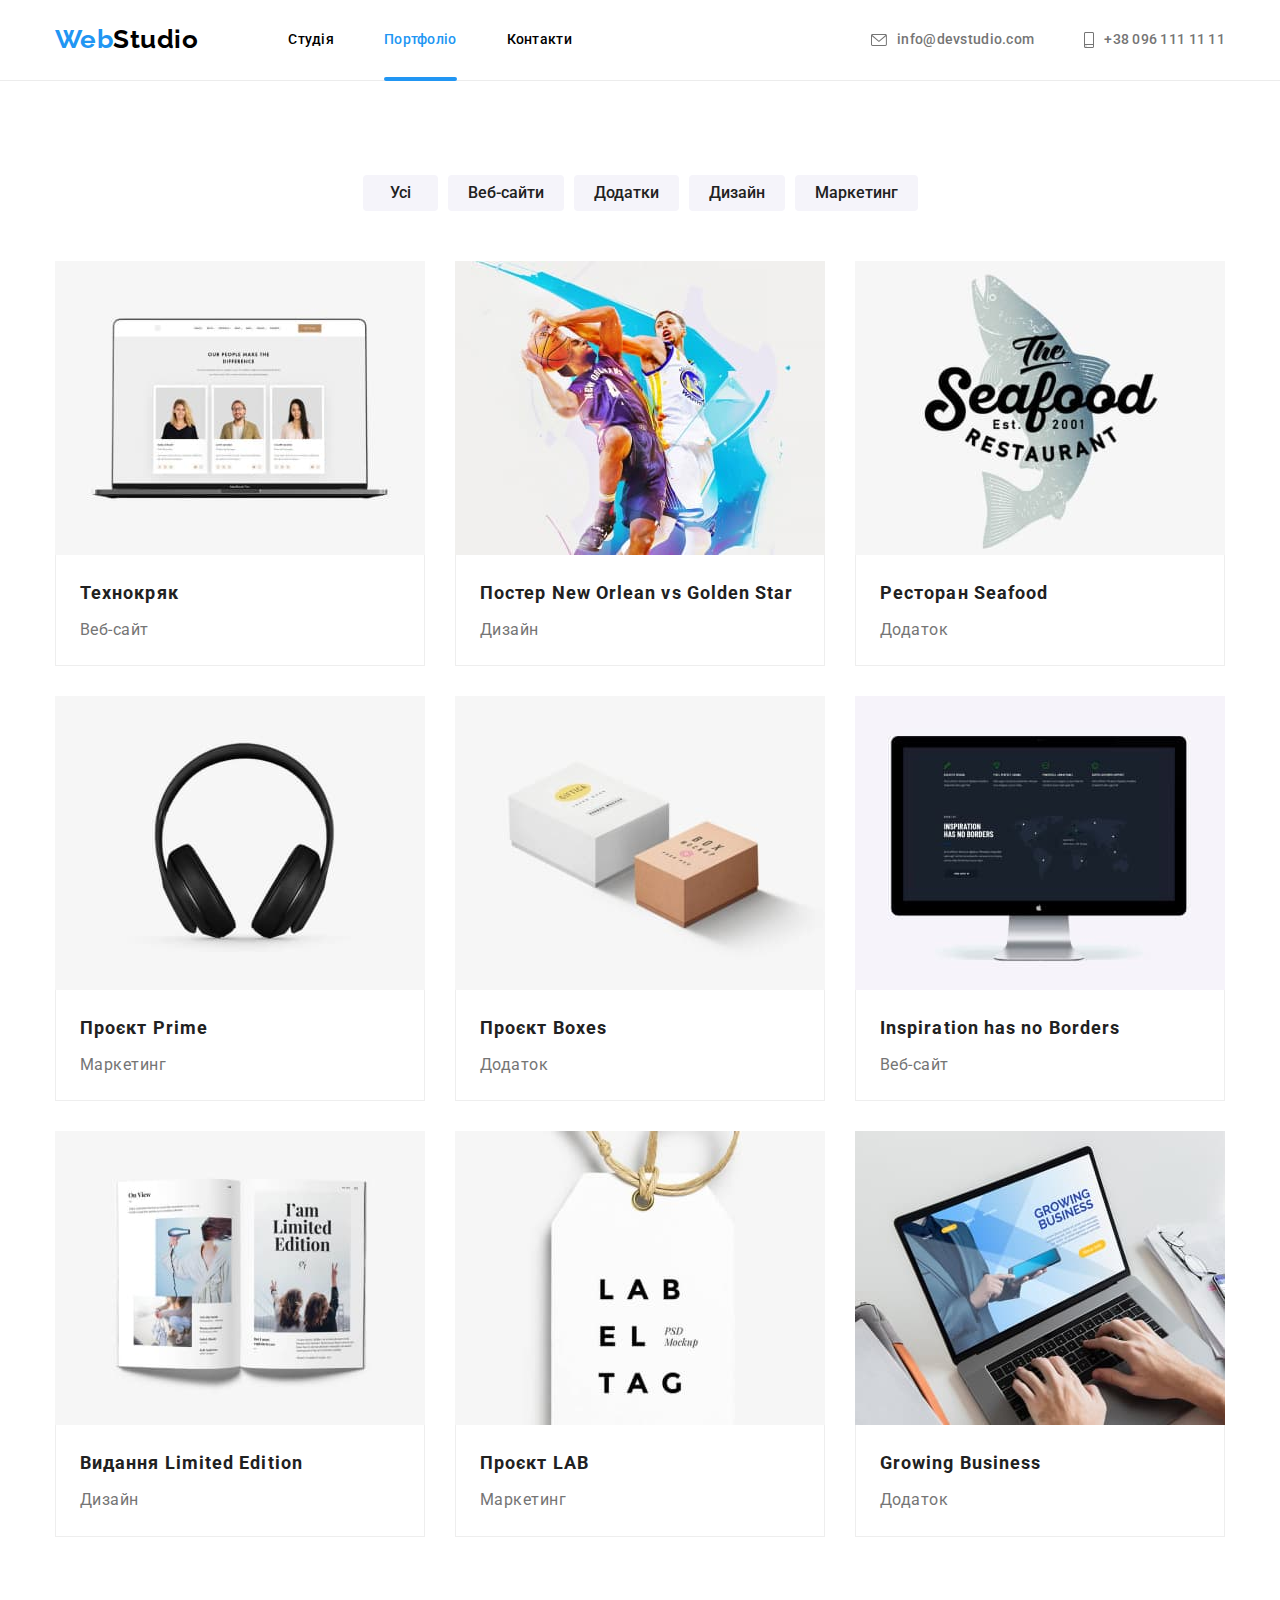
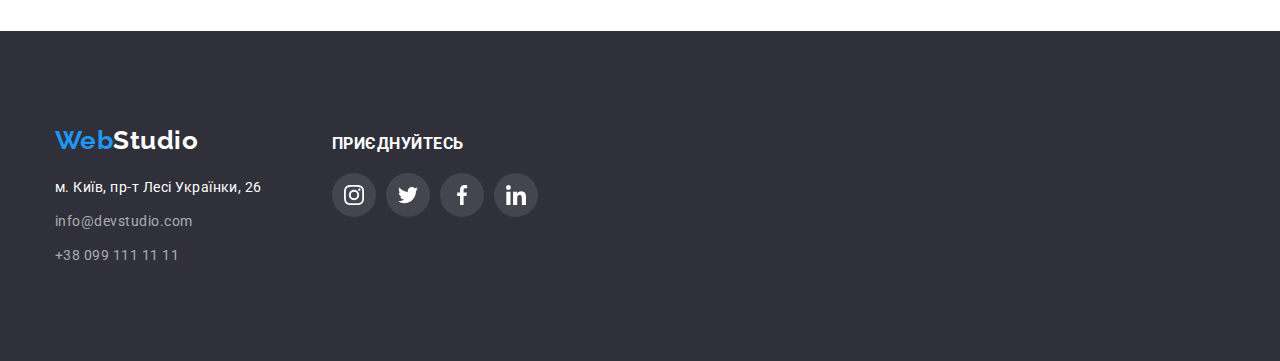
==== portfolio.html @ d9679037 "Add files via upload" ====
<!DOCTYPE html>
<html lang="uk">
  <head>
    <meta charset="UTF-8" />
    <meta http-equiv="X-UA-Compatible" content="IE=edge" />
    <meta name="viewport" content="width=device-width, initial-scale=1.0" />
    <title>Портфоліо</title>
    <link rel="preconnect" href="https://fonts.googleapis.com" />
    <link rel="preconnect" href="https://fonts.gstatic.com" crossorigin />
    <link
      href="https://fonts.googleapis.com/css2?family=Raleway:wght@700&family=Roboto:wght@400;500;700;900&display=swap"
      rel="stylesheet"
    />
    <link
      rel="stylesheet"
      href="https://cdn.jsdelivr.net/npm/modern-normalize@1.1.0/modern-normalize.min.css"
    />
    <link rel="stylesheet" href="./css/styles.css" />
  </head>
  <body>
    <!-- ========== HEADER ========== -->

    <header class="header-info">
      <div class="container header-box">
        <nav class="main-navigation">
          <a href="./index.html" lang="en" class="logo-first-part logo-header"
            >Web<span class="logo-second-part-dark">Studio</span></a
          >
          <ul class="navigation">
            <li class="navigation-item">
              <a href="./index.html" class="navigation-element">Студія</a>
            </li>
            <li class="navigation-item">
              <a href="./portfolio.html" class="navigation-element current"
                >Портфоліо</a
              >
            </li>
            <li class="navigation-item">
              <a href="#" class="navigation-element">Контакти</a>
            </li>
          </ul>
        </nav>
        <ul class="contacts">
          <li class="contacts-element">
            <a href="mailto:info@devstudio.com" class="contacts-element-link"
              ><svg aria-label="Іконка конверта" class="envelope">
                <use href="./images/icons.svg#icon-envelope"></use></svg
              >info@devstudio.com</a
            >
          </li>
          <li class="contacts-element">
            <a href="tel:+380961111111" class="contacts-element-link"
              ><svg aria-label="Іконка телефона" class="smartphone">
                <use href="./images/icons.svg#icon-smartphone"></use></svg
              >+38 096 111 11 11</a
            >
          </li>
        </ul>
      </div>
    </header>

    <!-- ======== SECTION PORTFOLIO ======= -->

    <main>
      <section class="section-portfolio">
        <div class="container">
          <h1 class="section-header visually-hidden">Портфоліо</h1>
          <ul class="list-of-buttons">
            <li><button type="button" class="button-portfolio">Усі</button></li>
            <li>
              <button type="button" class="button-portfolio">Веб-сайти</button>
            </li>
            <li>
              <button type="button" class="button-portfolio">Додатки</button>
            </li>
            <li>
              <button type="button" class="button-portfolio">Дизайн</button>
            </li>
            <li>
              <button type="button" class="button-portfolio">Маркетинг</button>
            </li>
          </ul>
          <ul class="list-of-links-portfolio">
            <li class="list-of-links-portfolio-element">
              <a class="link-portfolio" rel="preconnect" href="#">
                <div class="link-portfolio-img-wrapper">
                  <img
                    src="./images/portfolio/laptop-screen.jpg"
                    alt="Ноутбук з веб-сайтом на екрані"
                    width="370"
                  />
                  <p class="overlay-pf">
                    Ресурс пропонує комплексні пропозиції з різним рівнем
                    функціоналу та сервісів. Все це дозволить відвідувачу
                    отримати вичерпні відомості про компанію чи приватну особу.
                  </p>
                </div>
                <div class="portfolio-text">
                  <h2 class="section-portfolio-element">Технокряк</h2>
                  <p class="section-portfolio-element-info">Веб-сайт</p>
                </div>
              </a>
            </li>
            <li class="list-of-links-portfolio-element">
              <a class="link-portfolio" rel="preconnect _blank" href="#">
                <div class="link-portfolio-img-wrapper">
                  <img
                    src="./images/portfolio/players.jpg"
                    alt="Два баскетбольні гравці"
                    width="370"
                  />
                  <p class="overlay-pf">
                    Ресурс пропонує комплексні пропозиції з різним рівнем
                    функціоналу та сервісів. Все це дозволить відвідувачу
                    отримати вичерпні відомості про компанію чи приватну особу.
                  </p>
                </div>
                <div class="portfolio-text">
                  <h2 class="section-portfolio-element">
                    Постер New Orlean vs Golden Star
                  </h2>
                  <p class="section-portfolio-element-info">Дизайн</p>
                </div>
              </a>
            </li>
            <li class="list-of-links-portfolio-element">
              <a class="link-portfolio" rel="preconnect _blank" href="#">
                <div class="link-portfolio-img-wrapper">
                  <img
                    src="./images/portfolio/restaurant.jpg"
                    alt="Логотип ресторану Seafood"
                    width="370"
                  />
                  <p class="overlay-pf">
                    Ресурс пропонує комплексні пропозиції з різним рівнем
                    функціоналу та сервісів. Все це дозволить відвідувачу
                    отримати вичерпні відомості про компанію чи приватну особу.
                  </p>
                </div>
                <div class="portfolio-text">
                  <h2 class="section-portfolio-element">Ресторан Seafood</h2>
                  <p class="section-portfolio-element-info">Додаток</p>
                </div>
              </a>
            </li>
            <li class="list-of-links-portfolio-element">
              <a class="link-portfolio" rel="preconnect _blank" href="#">
                <div class="link-portfolio-img-wrapper">
                  <img
                    src="./images/portfolio/headphones.jpg"
                    alt="Навушники"
                    width="370"
                  />
                  <p class="overlay-pf">
                    Ресурс пропонує комплексні пропозиції з різним рівнем
                    функціоналу та сервісів. Все це дозволить відвідувачу
                    отримати вичерпні відомості про компанію чи приватну особу.
                  </p>
                </div>
                <div class="portfolio-text">
                  <h2 class="section-portfolio-element">Проєкт Prime</h2>
                  <p class="section-portfolio-element-info">Маркетинг</p>
                </div>
              </a>
            </li>
            <li class="list-of-links-portfolio-element">
              <a class="link-portfolio" rel="preconnect _blank" href="#">
                <div class="link-portfolio-img-wrapper">
                  <img
                    src="./images/portfolio/boxes.jpg"
                    alt="Дві коробки"
                    width="370"
                  />
                  <p class="overlay-pf">
                    Ресурс пропонує комплексні пропозиції з різним рівнем
                    функціоналу та сервісів. Все це дозволить відвідувачу
                    отримати вичерпні відомості про компанію чи приватну особу.
                  </p>
                </div>
                <div class="portfolio-text">
                  <h2 class="section-portfolio-element">Проєкт Boxes</h2>
                  <p class="section-portfolio-element-info">Додаток</p>
                </div>
              </a>
            </li>
            <li class="list-of-links-portfolio-element">
              <a class="link-portfolio" rel="preconnect _blank" href="#">
                <div class="link-portfolio-img-wrapper">
                  <img
                    src="./images/portfolio/screen.jpg"
                    alt="Монітор комп'ютера"
                    width="370"
                  />
                  <p class="overlay-pf">
                    Ресурс пропонує комплексні пропозиції з різним рівнем
                    функціоналу та сервісів. Все це дозволить відвідувачу
                    отримати вичерпні відомості про компанію чи приватну особу.
                  </p>
                </div>
                <div class="portfolio-text">
                  <h2 class="section-portfolio-element">
                    Inspiration has no Borders
                  </h2>
                  <p class="section-portfolio-element-info">Веб-сайт</p>
                </div>
              </a>
            </li>
            <li class="list-of-links-portfolio-element">
              <a class="link-portfolio" rel="preconnect _blank" href="#">
                <div class="link-portfolio-img-wrapper">
                  <img
                    src="./images/portfolio/book.jpg"
                    alt="Відкрита книга"
                    width="370"
                  />
                  <p class="overlay-pf">
                    Ресурс пропонує комплексні пропозиції з різним рівнем
                    функціоналу та сервісів. Все це дозволить відвідувачу
                    отримати вичерпні відомості про компанію чи приватну особу.
                  </p>
                </div>
                <div class="portfolio-text">
                  <h2 class="section-portfolio-element">
                    Видання Limited Edition
                  </h2>
                  <p class="section-portfolio-element-info">Дизайн</p>
                </div>
              </a>
            </li>
            <li class="list-of-links-portfolio-element">
              <a class="link-portfolio" rel="preconnect _blank" href="#">
                <div class="link-portfolio-img-wrapper">
                  <img
                    src="./images/portfolio/tag.jpg"
                    alt="Етикетка Label Tag"
                    width="370"
                  />
                  <p class="overlay-pf">
                    Ресурс пропонує комплексні пропозиції з різним рівнем
                    функціоналу та сервісів. Все це дозволить відвідувачу
                    отримати вичерпні відомості про компанію чи приватну особу.
                  </p>
                </div>
                <div class="portfolio-text">
                  <h2 class="section-portfolio-element">Проєкт LAB</h2>
                  <p class="section-portfolio-element-info">Маркетинг</p>
                </div>
              </a>
            </li>
            <li class="list-of-links-portfolio-element">
              <a class="link-portfolio" rel="preconnect _blank" href="#">
                <div class="link-portfolio-img-wrapper">
                  <img
                    src="./images/portfolio/printing.jpg"
                    alt="Процес друку на ноутбуці"
                    width="370"
                  />
                  <p class="overlay-pf">
                    Ресурс пропонує комплексні пропозиції з різним рівнем
                    функціоналу та сервісів. Все це дозволить відвідувачу
                    отримати вичерпні відомості про компанію чи приватну особу.
                  </p>
                </div>
                <div class="portfolio-text">
                  <h2 class="section-portfolio-element">Growing Business</h2>
                  <p class="section-portfolio-element-info">Додаток</p>
                </div>
              </a>
            </li>
          </ul>
        </div>
      </section>
    </main>

    <!-- ======== FOOTER ========== -->

    <footer class="footer-info">
      <div class="container">
        <div class="adresses">
          <a href="./index.html" lang="en" class="logo-first-part logo-footer"
            >Web<span class="logo-second-part-light">Studio</span></a
          >
          <address>
            <ul class="addresses-list">
              <li class="addresses-list-element">
                <a
                  class="address-street"
                  href="https://bit.ly/3pXMvUd"
                  target="_blank"
                  rel="noopener noreferrer"
                  >м. Київ, пр-т Лесі Українки, 26</a
                >
              </li>
              <li class="addresses-list-element">
                <a
                  href="mailto:info@devstudio.com"
                  class="addresses-list-element"
                  >info@devstudio.com</a
                >
              </li>
              <li class="addresses-list-element">
                <a href="tel:+380991111111" class="addresses-list-element"
                  >+38 099 111 11 11</a
                >
              </li>
            </ul>
          </address>
        </div>
        <div class="social-links-footer">
          <p class="footer-links-text">Приєднуйтесь</p>
          <ul class="social-list-footer">
            <li class="social-list-item-footer">
              <a
                href="https://www.instagram.com"
                class="social-list-link-footer"
              >
                <svg
                  aria-label="Іконка інстаграму"
                  class="social-list-icon-footer"
                >
                  <use href="./images/icons.svg#icon-instagram"></use>
                </svg>
              </a>
            </li>
            <li class="social-list-item-footer">
              <a href="https://twitter.com" class="social-list-link-footer">
                <svg
                  aria-label="Іконка твіттера"
                  class="social-list-icon-footer"
                >
                  <use href="./images/icons.svg#icon-twitter"></use>
                </svg>
              </a>
            </li>
            <li class="social-list-item-footer">
              <a
                href="https://www.facebook.com"
                class="social-list-link-footer"
              >
                <svg
                  aria-label="Іконка фейсбука"
                  class="social-list-icon-footer"
                >
                  <use href="./images/icons.svg#icon-facebook"></use>
                </svg>
              </a>
            </li>
            <li class="social-list-item-footer">
              <a
                href="https://www.linkedin.com"
                class="social-list-link-footer"
              >
                <svg
                  aria-label="Іконка лінкедіна"
                  class="social-list-icon-footer"
                >
                  <use href="./images/icons.svg#icon-linkedin"></use>
                </svg>
              </a>
            </li>
          </ul>
        </div>
      </div>
    </footer>
    <script src="./js/modal.js"></script>
  </body>
</html>
---- css/styles.css ----
:root {
  --color-one: #fff;
  --color-two: #2196f3;
  --color-three: #212121;
  --color-four: #f5f4fa;
  --color-five: #2f303a;
  --color-six: #000;
  --color-seven: #757575;
  --color-eight: #188ce8;
  --color-nine: #ececec;
  --color-ten: #eeeeee;
  --bg-color: #c4c4c4;
  --icon-color: #afb1b8;
  --font-one: 'Raleway', sans-serif;
  --transition-duration-function: 250ms cubic-bezier(0.4, 0, 0.2, 1);
}
body {
  background-color: var(--color-one);
  font-family: 'Roboto', sans-serif;
  letter-spacing: 0.03em;
}
h1,
h2,
h3,
h4,
h5,
h6,
p {
  margin-bottom: 0;
  margin-top: 0;
}
ul,
ol {
  margin-bottom: 0;
  margin-top: 0;
  padding-left: 0;
}
img {
  display: block;
  max-width: 100%;
  height: auto;
}
.container {
  width: 1200px;
  padding-left: 15px;
  padding-right: 15px;
  margin-left: auto;
  margin-right: auto;
}

/* !!! ================ MAIN STYLES ================= !!! */

/* =========== HEADER INFO ========== */

.header-info {
  background-color: var(--color-one);
  border-bottom: 1px solid var(--color-nine);
}
.header-box {
  display: flex;
  justify-content: space-between;
  align-items: center;
}
.main-navigation {
  display: flex;
  justify-content: space-between;
  align-items: center;
}
.logo-first-part {
  color: var(--color-two);
  font-family: var(--font-one);
  font-weight: 700;
  font-size: 26px;
  line-height: 1.2;
  text-decoration: none;
  display: inline-block;
}
.logo-header {
  margin-right: 90px;
  padding-bottom: 24px;
  padding-top: 24px;
}
.logo-second-part-dark {
  color: var(--color-six);
  font-family: var(--font-one);
  font-weight: 700;
  font-size: 26px;
  line-height: 1.2;
  text-decoration: none;
}
.navigation {
  list-style: none;
  background-color: var(--color-one);
  display: flex;
}
.navigation-item {
  margin-right: 50px;
  position: relative;
}
.navigation-element .last {
  gap: 345px;
}
.navigation-element {
  font-weight: 500;
  font-size: 14px;
  line-height: 1.14;
  letter-spacing: 0.02em;
  text-decoration: none;
  color: var(--color-six);
}
.navigation-element,
.contacts-element-link {
  padding-top: 32px;
  padding-bottom: 32px;
  display: inline-block;
  transition: color var(--transition-duration-function);
}
.navigation-element {
  transition: color var(--transition-duration-function);
}
.current::before {
  content: '';
  height: 4px;
  width: 100%;
  background-color: var(--color-two);
  border-radius: 2px;
  position: absolute;
  bottom: -1px;
}
.current,
.navigation-element:hover,
.navigation-element:focus {
  color: var(--color-two);
}
.contacts,
.section-list,
.list-of-works,
.list-of-workers,
.addresses-list,
.list-of-buttons,
.list-of-links-portfolio,
.social-list,
.clients-list,
.social-list-footer {
  list-style: none;
  display: flex;
}
.contacts-element:not(:last-child) {
  margin-right: 50px;
}
.envelope {
  width: 16px;
  height: 12px;
  fill: var(--color-seven);
  margin-right: 10px;
  transition: fill var(--transition-duration-function);
}
.smartphone {
  width: 10px;
  height: 16px;
  fill: var(--color-seven);
  margin-right: 10px;
  transition: fill var(--transition-duration-function);
}
.contacts-element-link:hover .envelope,
.contacts-element-link:hover .smartphone,
.contacts-element-link:focus .envelope,
.contacts-element-link:focus .smartphone {
  fill: var(--color-two);
}
.contacts-element-link {
  font-style: normal;
  font-weight: 500;
  font-size: 14px;
  line-height: 1.14;
  letter-spacing: 0.02em;
  color: var(--color-seven);
  text-decoration: none;
  display: flex;
  align-items: center;
}
.contacts-element-link:hover,
.contacts-element-link:focus,
.addresses-list-element:hover,
.addresses-list-element:focus,
.address-street:hover,
.address-street:focus {
  color: var(--color-two);
}

/* ========= MAIN HERO SECTION ========== */

.main-section {
  background-color: var(--bg-color);
  padding-top: 200px;
  padding-bottom: 200px;
  background-image: linear-gradient(rgba(47, 48, 58, 0.4), rgba(47, 48, 58, 0.4)),
    url('../images/main/background-main.jpg');
  background-repeat: no-repeat;
  background-size: 1600px;
  background-position: center;
}
.main-section .container {
  display: flex;
  flex-direction: column;
}
.main-header {
  font-weight: 900;
  font-size: 44px;
  line-height: 1.37;
  text-align: center;
  letter-spacing: 0.06em;
  text-transform: uppercase;
  color: var(--color-one);
  margin: 0 auto 30px auto;
  width: 700px;
}
.main-button {
  font-family: 'Roboto', sans-serif;
  font-weight: 700;
  font-size: 16px;
  line-height: 1.8;
  align-items: center;
  text-align: center;
  letter-spacing: 0.06em;
  color: var(--color-one);
  background-color: var(--color-two);
  cursor: pointer;
  border: none;
  width: 216px;
  height: 50px;
  box-shadow: 0px 4px 4px rgba(0, 0, 0, 0.15);
  border-radius: 4px;
  display: flex;
  align-items: center;
  justify-content: center;
  margin-left: auto;
  margin-right: auto;
  padding: 10px 30px;
  transition: filter var(--transition-duration-function),
    background-color var(--transition-duration-function);
}
.main-button:hover,
.main-button:focus {
  width: 216px;
  height: 50px;
  filter: drop-shadow(0px 4px 4px rgba(0, 0, 0, 0.25));
  background-color: var(--color-eight);
}

/* ========= SECTION QUALITIES ========= */

.section-qualities {
  padding-bottom: 94px;
  padding-top: 94px;
}
.section-header {
  font-weight: 700;
  font-size: 36px;
  line-height: 1.16;
  text-align: center;
}
.visually-hidden {
  position: absolute;
  white-space: nowrap;
  width: 1px;
  height: 1px;
  overflow: hidden;
  border: 0;
  padding: 0;
  clip: rect(0 0 0 0);
  clip-path: inset(50%);
  margin: -1px;
}
.section-list {
  display: flex;
  gap: 30px;
}
.section-list-element {
  width: 270px;
}
.qualities-logo {
  display: flex;
  border-radius: 4px;
  background-color: var(--color-four);
  background-size: 270px 120px;
  margin-bottom: 30px;
  width: 270px;
  height: 120px;
  justify-content: center;
  align-items: center;
}
.qualities-logo-icon {
  width: 70px;
  height: 70px;
}
.section-element {
  font-weight: 700;
  font-size: 14px;
  line-height: 1.14;
  text-transform: uppercase;
  color: var(--color-three);
  margin-bottom: 10px;
}
.section-element-info {
  font-size: 14px;
  line-height: 1.7;
  color: var(--color-seven);
}

/* ======== SECTION WORKS ========= */

.section-works {
  padding-bottom: 94px;
}
.list-of-works {
  display: flex;
  align-content: center;
  justify-content: center;
  gap: 30px;
}
.list-of-works-img-wrapper {
  position: relative;
  overflow: hidden;
}
.overlay {
  position: absolute;
  left: 0;
  bottom: 70px;
  height: 70px;
  width: 100%;
  font-weight: 700;
  font-size: 14px;
  line-height: 1.14;
  color: var(--color-one);
  background: rgba(47, 48, 58, 0.8);
  text-transform: uppercase;
  display: flex;
  align-items: center;
  justify-content: center;

  transform: translateY(100%);
  transition: transform var(--transition-duration-function);
}
.section-works .section-header {
  margin-bottom: 50px;
}

/* ========= SECTION TEAM ========= */

.section-team {
  background-color: var(--color-four);
  display: flex;
  flex-direction: column;
  padding-top: 94px;
  padding-bottom: 94px;
}
.section-team .section-header {
  margin-bottom: 50px;
}
.worker {
  text-align: center;
  padding: 30px;
}
.list-of-workers {
  display: flex;
  gap: 30px;
}
.list-of-workers-element {
  background-color: var(--color-one);
  box-shadow: 0px 1px 3px rgba(0, 0, 0, 0.12), 0px 1px 1px rgba(0, 0, 0, 0.14),
    0px 2px 1px rgba(0, 0, 0, 0.2);
  border-radius: 0px 0px 4px 4px;
}
.list-of-workers-name {
  font-weight: 500;
  font-size: 16px;
  line-height: 1.19;
  letter-spacing: 0.03em;
  text-decoration: none;
  text-align: center;
  color: var(--color-six);
  margin-bottom: 10px;
}
.list-of-workers-info {
  font-size: 16px;
  line-height: 1.19;
  letter-spacing: 0.03em;
  text-decoration: none;
  text-align: center;
  color: var(--color-seven);
}
.social-list {
  column-gap: 10px;
  justify-content: center;
  margin-top: 16px;
}
.social-list-link {
  width: 44px;
  height: 44px;
  border-radius: 50%;
  background-color: var(--color-one);
  display: flex;
  align-items: center;
  justify-content: center;
  transition: filter var(--transition-duration-function),
    background-color var(--transition-duration-function);
}
.social-list-icon {
  width: 20px;
  height: 20px;
  fill: var(--icon-color);
  transition: fill var(--transition-duration-function);
}
.social-list-link:hover,
.social-list-link:focus {
  fill: var(--color-one);
  background-color: var(--color-two);
}
.social-list-link:hover .social-list-icon,
.social-list-link:focus .social-list-icon {
  fill: var(--color-one);
}

/* ========= SECTION CLIENTS ======== */

.section-clients {
  padding-top: 104px;
  padding-bottom: 94px;
}
.section-clients .section-header {
  margin-bottom: 50px;
}
.clients-list {
  gap: 30px;
}
.clients-list-link {
  border: 1px solid var(--icon-color);
  border-radius: 4px;
  width: 170px;
  height: 92px;
  display: flex;
  justify-content: center;
  align-items: center;
  transition: border-color var(--transition-duration-function);
}
.clients-list-link:hover,
.clients-list-link:focus {
  border-color: var(--color-two);
}
.clients-list-icon {
  width: 106px;
  height: 60px;
  fill: var(--icon-color);
  transition: fill var(--transition-duration-function);
}
.clients-list-link:hover .clients-list-icon,
.clients-list-link:focus .clients-list-icon {
  fill: var(--color-two);
}

/* ========= FOOTER INFO ======== */

.footer-info {
  background-color: var(--color-five);
  padding-top: 94px;
  padding-bottom: 94px;
  display: flex;
}
.footer-info .container {
  display: flex;
  align-items: baseline;
}
.logo-footer {
  margin-bottom: 20px;
}
.logo-second-part-light {
  color: var(--color-one);
  font-family: var(--font-one);
  font-weight: 700;
  font-size: 26px;
  line-height: 1.2;
  text-decoration: none;
}
.address-street {
  font-size: 14px;
  line-height: 1.7;
  color: var(--color-one);
  text-decoration: none;
  transition: color var(--transition-duration-function);
}
.addresses-list {
  display: flex;
  flex-direction: column;
  gap: 10px;
  justify-content: flex-start;
}
.addresses-list-element {
  font-size: 14px;
  line-height: 1.7;
  color: rgba(255, 255, 255, 0.6);
  text-decoration: none;
  font-style: normal;
  transition: color var(--transition-duration-function);
}
.social-links-footer {
  margin-left: 70px;
}
.footer-links-text {
  color: var(--color-one);
  font-weight: 700;
  line-height: 1.14;
  text-transform: uppercase;
  margin-bottom: 20px;
}
.social-list-footer {
  column-gap: 10px;
}
.social-list-link-footer {
  width: 44px;
  height: 44px;
  border-radius: 50%;
  background-color: rgba(255, 255, 255, 0.1);
  display: flex;
  align-items: center;
  justify-content: center;
  transition: background-color var(--transition-duration-function);
}
.social-list-icon-footer {
  width: 20px;
  height: 20px;
  fill: var(--color-one);
}
.social-list-link-footer:hover,
.social-list-link-footer:focus {
  background-color: var(--color-two);
}
/* !!! =============== PORTFOLIO STYLES =============== !!! */

/* ======== SECTION PORTFOLIO ======== */

.section-portfolio {
  background-color: var(--color-one);
  padding-top: 94px;
  padding-bottom: 94px;
}
.list-of-buttons {
  display: flex;
  gap: 10px;
  margin-bottom: 50px;
  justify-content: center;
}
.button-portfolio {
  font-family: 'Roboto', sans-serif;
  font-weight: 500;
  font-size: 16px;
  line-height: 1.6;
  text-align: center;
  color: var(--color-three);
  background-color: var(--color-four);
  cursor: pointer;
  border: none;
  display: flex;
  align-items: center;
  justify-content: center;
  margin-left: auto;
  margin-right: auto;
  min-width: 75px;
  padding: 5px 20px;
  border-radius: 4px;
  transition: background-color var(--transition-duration-function),
    box-shadow var(--transition-duration-function), color var(--transition-duration-function);
}
.button-portfolio:hover,
.button-portfolio:focus {
  font-weight: 500;
  font-size: 16px;
  line-height: 1.6;
  text-align: center;
  color: var(--color-one);
  background-color: var(--color-two);
  box-shadow: 0px 3px 1px rgba(0, 0, 0, 0.1), 0px 1px 2px rgba(0, 0, 0, 0.08),
    0px 2px 2px rgba(0, 0, 0, 0.12);
  border-radius: 4px;
}
.list-of-links-portfolio {
  display: flex;
  flex-wrap: wrap;
  gap: 30px;
}
.list-of-links-portfolio-element {
  width: 370px;
}
.link-portfolio:hover .overlay-pf,
.link-portfolio:focus .overlay-pf {
  transform: translateY(0%);
}
.link-portfolio {
  text-decoration: none;
  display: block;
  transition: box-shadow var(--transition-duration-function);
}
.link-portfolio:hover,
.link-portfolio:focus {
  box-shadow: 0px 1px 1px rgba(0, 0, 0, 0.12), 0px 4px 4px rgba(0, 0, 0, 0.06),
    1px 4px 6px rgba(0, 0, 0, 0.16);
}
.link-portfolio-img-wrapper {
  position: relative;
  overflow: hidden;
}
.overlay-pf {
  position: absolute;
  left: 0;
  top: 0;
  height: 100%;
  width: 100%;
  font-size: 18px;
  line-height: 1.56;
  color: var(--color-one);
  background: rgba(33, 150, 243, 0.9);
  padding: 63px 24px;

  transform: translateY(100%);
  transition: transform var(--transition-duration-function);
}

.portfolio-text {
  padding: 20px 24px;
  border-bottom: 1px solid var(--color-ten);
  border-left: 1px solid var(--color-ten);
  border-right: 1px solid var(--color-ten);
}
.section-portfolio-element {
  font-weight: 700;
  font-size: 18px;
  line-height: 2;
  letter-spacing: 0.06em;
  color: var(--color-three);
  text-decoration: none;
  margin-bottom: 4px;
}
.section-portfolio-element-info {
  font-size: 16px;
  line-height: 1.9;
  color: var(--color-seven);
  text-decoration: none;
}

/* ========== MODAL WINDOW ========== */

.backdrop {
  position: fixed;
  top: 0;
  left: 0;
  width: 100%;
  height: 100%;
  background: rgba(0, 0, 0, 0.2);
  z-index: 1000;
  transition: opacity var(--transition-duration-function),
    visibility var(--transition-duration-function);
  display: flex;
  align-items: center;
  justify-content: center;
}
.backdrop.is-hidden {
  visibility: hidden;
  opacity: 0;
  pointer-events: none;
}
.modal {
  width: 528px;
  height: 581px;
  box-shadow: 0px 1px 3px rgba(0, 0, 0, 0.12), 0px 1px 1px rgba(0, 0, 0, 0.14),
    0px 2px 1px rgba(0, 0, 0, 0.2);
  border-radius: 4px;
  background: var(--color-one);
  position: absolute;
  animation: closing var(--transition-duration-function) forwards;
}
.backdrop.is-hidden .modal {
  animation: opening var(--transition-duration-function) forwards;
}
.modal-close-btn {
  background: transparent;
  border: 1px solid rgba(0, 0, 0, 0.1);
  border-radius: 50%;
  cursor: pointer;
  display: flex;
  align-items: center;
  justify-content: center;
  width: 30px;
  height: 30px;
  transition: background-color var(--transition-duration-function),
    box-shadow var(--transition-duration-function);
  position: absolute;
  top: 8px;
  right: 8px;
}
.modal-close-icon {
  width: 11px;
  height: 11px;
  fill: var(--color-six);
}

@keyframes opening {
  0% {
    transform: scale(0);
  }

  100% {
    transform: scale(1);
  }
}
@keyframes closing {
  100% {
    transform: scale(1);
  }
  0% {
    transform: scale(0);
  }
}
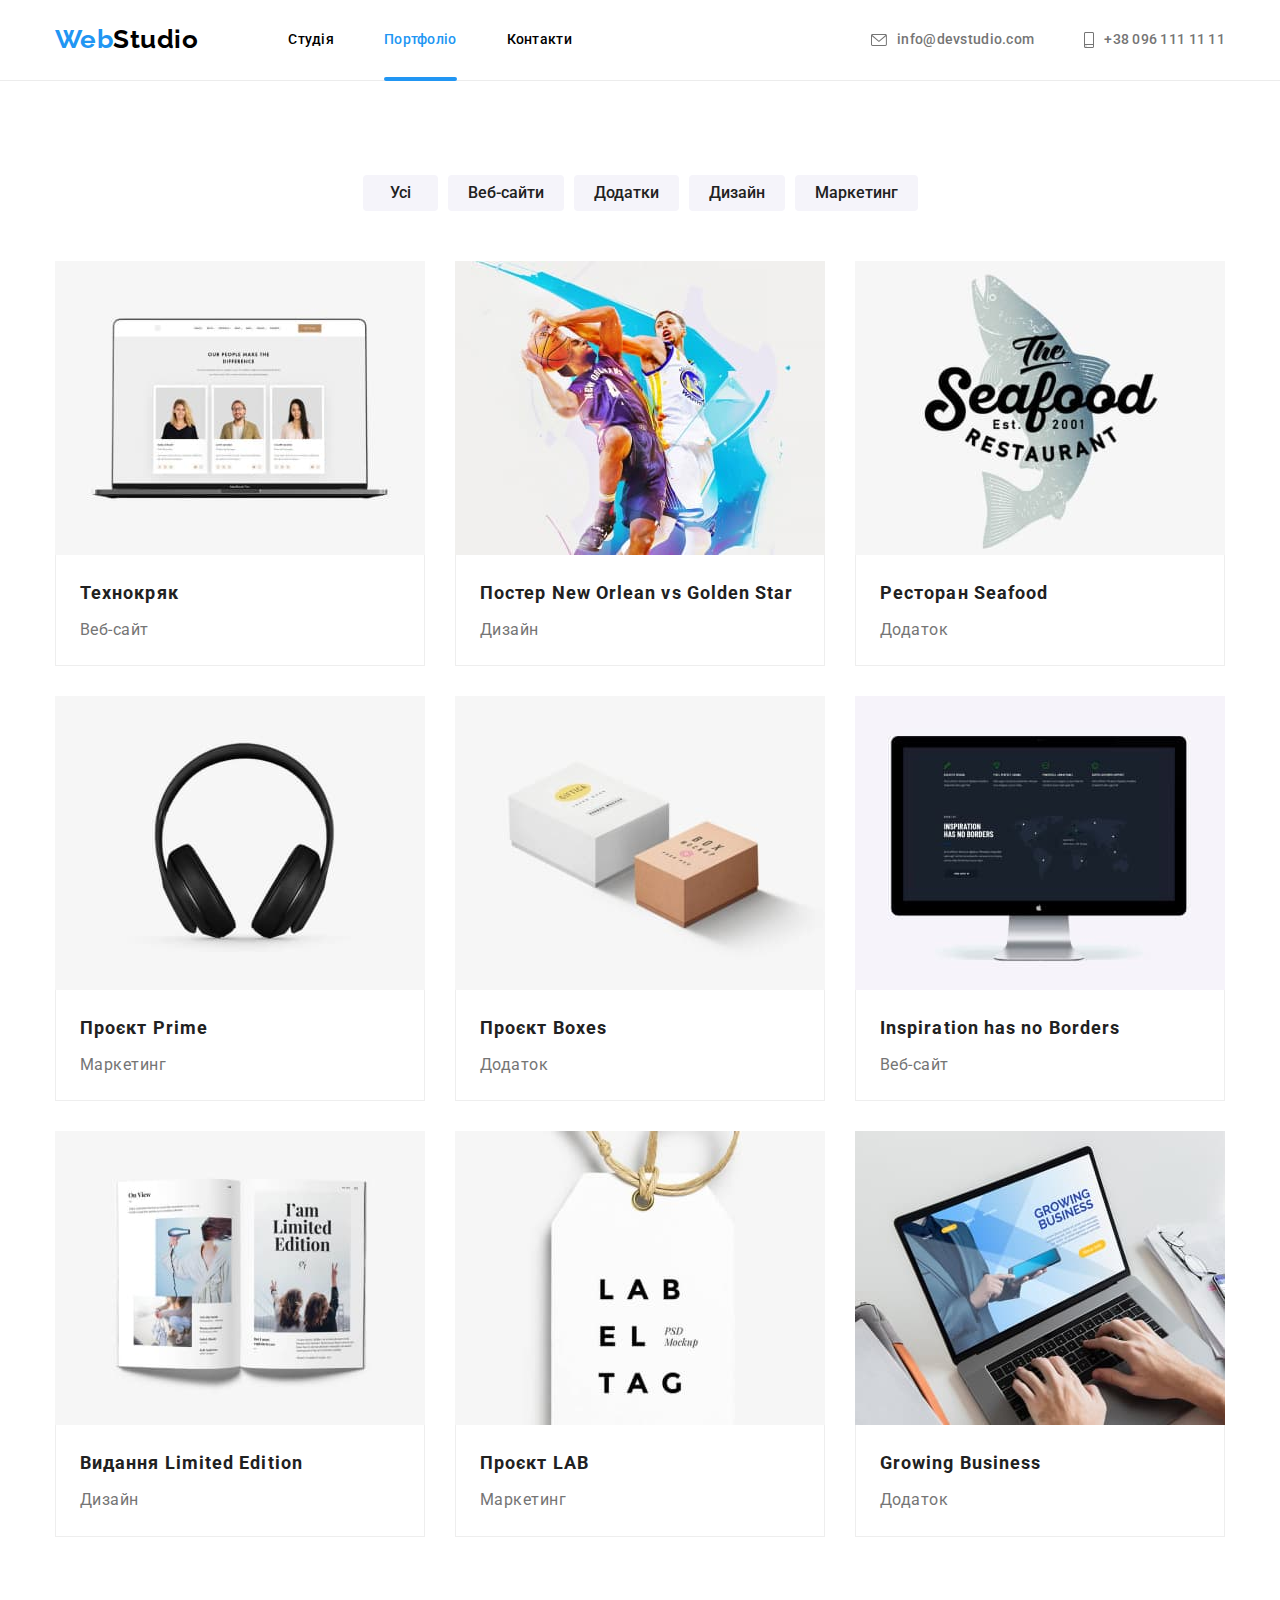
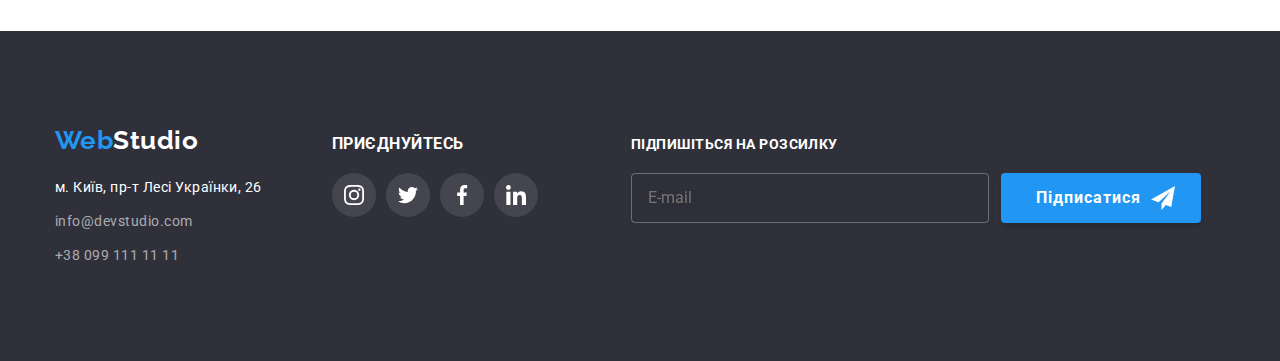
==== commit 615ba29f: "End styling modal window and conform footer" ====
--- a/portfolio.html
+++ b/portfolio.html
@@ -360,6 +360,29 @@
             </li>
           </ul>
         </div>
+        <div class="footer-application-mail">
+          <form class="footer-form">
+            <label for="app" class="application-text"
+              >Підпишіться на розсилку</label
+            >
+            <div class="input-and-btn">
+              <input
+                type="email"
+                name="email"
+                class="application-form"
+                id="app"
+                placeholder="E-mail"
+                required
+              />
+              <button type="submit" class="application-btn">
+                Підписатися
+                <svg class="app-icon">
+                  <use href="./images/icons.svg#icon-send"></use>
+                </svg>
+              </button>
+            </div>
+          </form>
+        </div>
       </div>
     </footer>
     <script src="./js/modal.js"></script>
--- a/css/styles.css
+++ b/css/styles.css
@@ -11,12 +11,12 @@
   --color-ten: #eeeeee;
   --bg-color: #c4c4c4;
   --icon-color: #afb1b8;
-  --font-one: 'Raleway', sans-serif;
+  --font-one: "Raleway", sans-serif;
   --transition-duration-function: 250ms cubic-bezier(0.4, 0, 0.2, 1);
 }
 body {
   background-color: var(--color-one);
-  font-family: 'Roboto', sans-serif;
+  font-family: "Roboto", sans-serif;
   letter-spacing: 0.03em;
 }
 h1,
@@ -119,7 +119,7 @@
   transition: color var(--transition-duration-function);
 }
 .current::before {
-  content: '';
+  content: "";
   height: 4px;
   width: 100%;
   background-color: var(--color-two);
@@ -194,8 +194,11 @@
   background-color: var(--bg-color);
   padding-top: 200px;
   padding-bottom: 200px;
-  background-image: linear-gradient(rgba(47, 48, 58, 0.4), rgba(47, 48, 58, 0.4)),
-    url('../images/main/background-main.jpg');
+  background-image: linear-gradient(
+      rgba(47, 48, 58, 0.4),
+      rgba(47, 48, 58, 0.4)
+    ),
+    url("../images/main/background-main.jpg");
   background-repeat: no-repeat;
   background-size: 1600px;
   background-position: center;
@@ -216,7 +219,7 @@
   width: 700px;
 }
 .main-button {
-  font-family: 'Roboto', sans-serif;
+  font-family: "Roboto", sans-serif;
   font-weight: 700;
   font-size: 16px;
   line-height: 1.8;
@@ -535,6 +538,73 @@
 .social-list-link-footer:focus {
   background-color: var(--color-two);
 }
+.footer-application-mail {
+  display: flex;
+  flex-direction: column;
+  margin-left: 93px;
+}
+.footer-form {
+}
+.application-text {
+  font-weight: 700;
+  font-size: 14px;
+  line-height: 1.14;
+  text-transform: uppercase;
+  color: var(--color-one);
+  margin-bottom: 20px;
+  display: block;
+}
+.input-and-btn {
+  display: flex;
+}
+.application-form {
+  background-color: transparent;
+  border: 1px solid rgba(255, 255, 255, 0.3);
+  filter: drop-shadow(0px 4px 4px rgba(0, 0, 0, 0.15));
+  border-radius: 4px;
+  width: 358px;
+  height: 50px;
+  color: var(--color-one);
+  margin-right: 12px;
+  padding-left: 16px;
+}
+.application-form:placeholder-shown {
+}
+.application-btn {
+  font-weight: 700;
+  font-size: 16px;
+  line-height: 1.88;
+  display: flex;
+  justify-content: center;
+  align-items: center;
+  text-align: center;
+  letter-spacing: 0.06em;
+  color: var(--color-one);
+  padding-top: 10px;
+  padding-bottom: 10px;
+  padding-left: 28px;
+  background-color: var(--color-two);
+  border: none;
+  cursor: pointer;
+  width: 200px;
+  height: 50px;
+  box-shadow: 0px 4px 4px rgba(0, 0, 0, 0.15);
+  border-radius: 4px;
+  transition: box-shadow var(--transition-duration-function),
+    background-color var(--transition-duration-function);
+}
+.application-btn:hover,
+.application-btn:focus {
+  box-shadow: 0px 4px 4px rgba(0, 0, 0, 0.25);
+  background-color: var(--color-eight);
+}
+.app-icon {
+  width: 24px;
+  height: 24px;
+  fill: var(--color-one);
+  margin-left: 10px;
+  margin-right: 13px;
+}
 /* !!! =============== PORTFOLIO STYLES =============== !!! */
 
 /* ======== SECTION PORTFOLIO ======== */
@@ -551,7 +621,7 @@
   justify-content: center;
 }
 .button-portfolio {
-  font-family: 'Roboto', sans-serif;
+  font-family: "Roboto", sans-serif;
   font-weight: 500;
   font-size: 16px;
   line-height: 1.6;
@@ -569,7 +639,8 @@
   padding: 5px 20px;
   border-radius: 4px;
   transition: background-color var(--transition-duration-function),
-    box-shadow var(--transition-duration-function), color var(--transition-duration-function);
+    box-shadow var(--transition-duration-function),
+    color var(--transition-duration-function);
 }
 .button-portfolio:hover,
 .button-portfolio:focus {
@@ -677,6 +748,7 @@
   background: var(--color-one);
   position: absolute;
   animation: closing var(--transition-duration-function) forwards;
+  padding: 40px;
 }
 .backdrop.is-hidden .modal {
   animation: opening var(--transition-duration-function) forwards;
@@ -701,6 +773,154 @@
   width: 11px;
   height: 11px;
   fill: var(--color-six);
+  transition: fill var(--transition-duration-function);
+}
+.modal-close-btn:hover .modal-close-icon,
+.modal-close-btn:focus .modal-close-icon {
+  fill: var(--color-two);
+}
+.modal-title {
+  font-weight: 700;
+  font-size: 20px;
+  line-height: 1.15;
+  text-align: center;
+  color: var(--color-three);
+  margin-bottom: 12px;
+}
+.modal-form {
+  display: flex;
+  flex-direction: column;
+}
+.modal-form-field {
+  font-size: 12px;
+  line-height: 1.17;
+  letter-spacing: 0.01em;
+  color: var(--color-seven);
+  margin-bottom: 10px;
+}
+.modal-form-input-wrapper {
+  position: relative;
+  display: block;
+}
+.modal-form-input {
+  width: 100%;
+  height: 40px;
+  margin-top: 4px;
+  border: 1px solid rgba(33, 33, 33, 0.2);
+  border-radius: 4px;
+  padding-left: 42px;
+  transition: border-color var(--transition-duration-function);
+}
+.modal-form-input:focus + .modal-icon {
+  fill: var(--color-two);
+}
+.modal-form-input:focus,
+.modal-form-message:focus {
+  border-color: var(--color-two);
+  outline: none;
+}
+.modal-icon {
+  width: 18px;
+  height: 18px;
+  position: absolute;
+  display: flex;
+  justify-content: center;
+  align-items: center;
+  top: 50%;
+  left: 12px;
+  transform: translateY(-50%);
+  transition: fill var(--transition-duration-function);
+}
+.modal-form-message {
+  width: 100%;
+  height: 120px;
+  margin-top: 4px;
+  border: 1px solid rgba(33, 33, 33, 0.2);
+  border-radius: 4px;
+  padding-top: 12px;
+  padding-left: 16px;
+  transition: border-color var(--transition-duration-function);
+  resize: none;
+}
+.modal-form-message::placeholder {
+  opacity: 0.5;
+}
+.modal-form-check-field {
+  font-size: 14px;
+  line-height: 1.71;
+  margin-bottom: 20px;
+  text-align: center;
+  color: var(--color-seven);
+  display: flex;
+  justify-content: center;
+  align-items: center;
+  gap: 9px;
+}
+.modal-form-check {
+  margin-right: 8px;
+  appearance: none;
+  position: absolute;
+}
+.modal-check-custom {
+  width: 16px;
+  height: 15px;
+  fill: var(--color-one);
+  border-radius: 2px;
+  border: 2px solid var(--color-three);
+  cursor: pointer;
+  transition: background var(--transition-duration-function),
+    border var(--transition-duration-function);
+}
+.modal-form-check:checked + .modal-check-custom {
+  background: var(--color-two);
+  border: transparent;
+}
+.modal-form-check:focus + .modal-check-custom {
+  box-shadow: 0 0 0 2px rgba(0, 0, 255, 0.5);
+}
+.modal-check-custom-icon {
+  display: none;
+}
+.modal-form-check:checked + .modal-check-custom .modal-check-custom-icon {
+  display: block;
+}
+.modal-check-link {
+  color: var(--color-two);
+  text-decoration: none;
+  position: relative;
+}
+.modal-check-link::after {
+  content: "";
+  height: 1px;
+  width: 100%;
+  background-color: var(--color-two);
+  /* border-radius: 2px; */
+  position: absolute;
+  bottom: -1px;
+  right: 0;
+}
+.modal-form-button {
+  background: var(--color-two);
+  box-shadow: 0px 4px 4px rgba(0, 0, 0, 0.15);
+  border-radius: 4px;
+  width: 200px;
+  height: 50px;
+  border: transparent;
+  font-weight: 700;
+  font-size: 16px;
+  line-height: 1.88;
+  align-items: center;
+  text-align: center;
+  letter-spacing: 0.06em;
+  color: var(--color-one);
+  transition: box-shadow var(--transition-duration-function),
+    background-color var(--transition-duration-function);
+  align-self: center;
+}
+.modal-form-button:hover,
+.modal-form-button:focus {
+  box-shadow: 0px 4px 4px rgba(0, 0, 0, 0.15);
+  background-color: var(--color-eight);
 }
 
 @keyframes opening {
